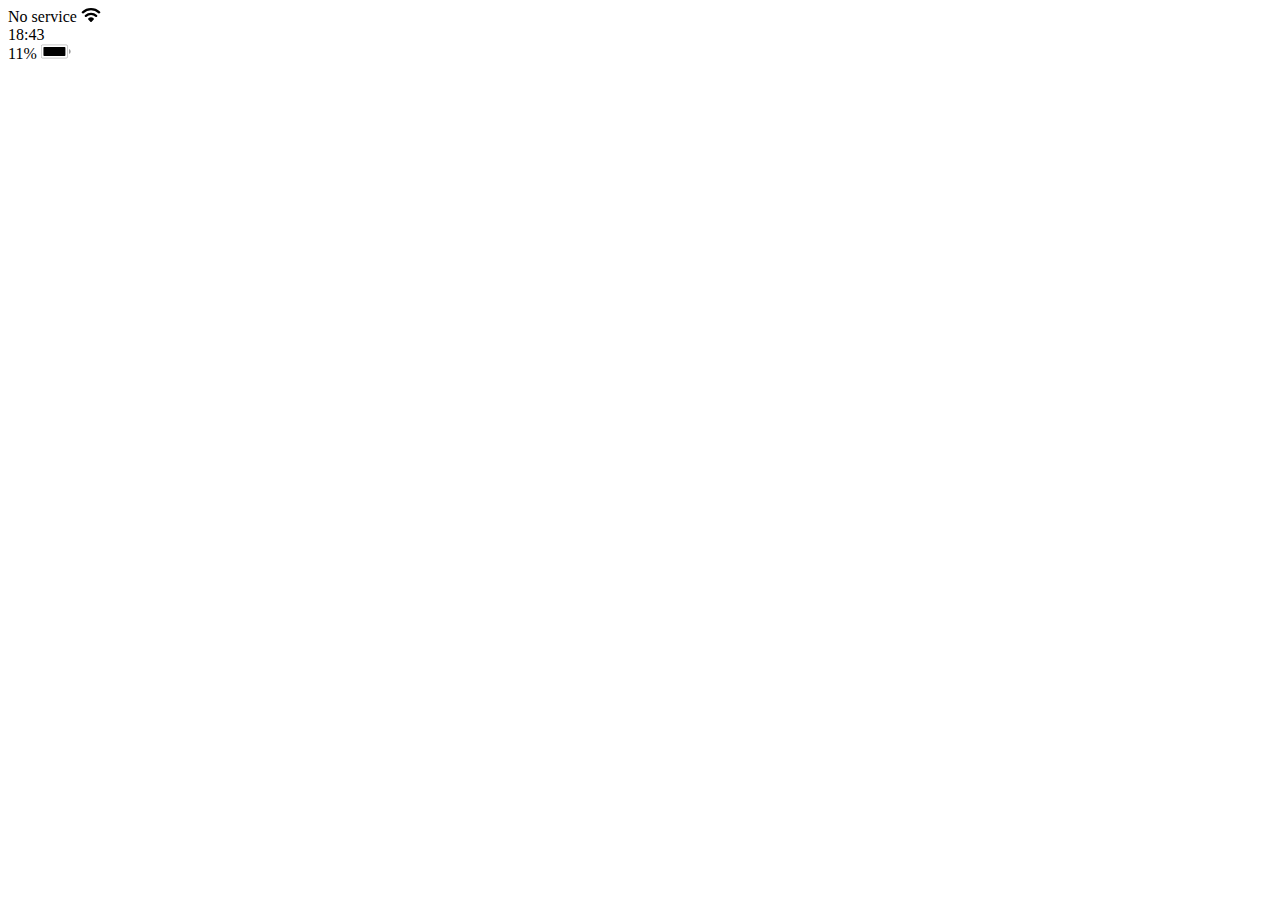
==== index.html @ b8cf464a "svg-in" ====
<!DOCTYPE html>
<html lang="en">
  <head>
    <meta charset="UTF-8" />
    <meta name="viewport" content="width=device-width, initial-scale=1.0" />
    <title>Welcome to Kokoa Talk</title>
  </head>
  <body>
    <div class="status-bar">
      <div class="status-bar__column">
        <span>No service</span>
        <!-- To do Wifi-icon -->
        <svg
          xmlns="http://www.w3.org/2000/svg"
          width="20px"
          height="14px"
          viewBox="0 0 31.83 23.995"
        >
          <path
            fill="#000"
            fill-rule="evenodd"
            d="M425.275-3628.81l-2.788 3.136a1.987 1.987 0 0 1-2.974 0l-2.788-3.136a1.98 1.98 0 0 1 .288-2.922A6.881 6.881 0 0 1 421-3633a6.876 6.876 0 0 1 3.986 1.268 1.98 1.98 0 0 1 .29 2.922m11.136-11.562a2 2 0 0 0-.17-2.822A22.954 22.954 0 0 0 421-3649a22.962 22.962 0 0 0-15.242 5.806 2 2 0 0 0-.168 2.822 2 2 0 0 0 2.822.17A18.969 18.969 0 0 1 421-3645a18.962 18.962 0 0 1 12.588 4.8 1.993 1.993 0 0 0 1.326.5 2 2 0 0 0 1.5-.674m-6.618 6.818a1.986 1.986 0 0 1-1.352-.528A10.963 10.963 0 0 0 421-3637a10.962 10.962 0 0 0-7.44 2.918 2 2 0 0 1-2.826-.118 2 2 0 0 1 .118-2.826A14.956 14.956 0 0 1 421-3641a14.957 14.957 0 0 1 10.15 3.974 2 2 0 0 1 .118 2.826 2 2 0 0 1-1.474.646"
            transform="translate(-405.085 3649)"
          />
        </svg>
      </div>
      <div class="status-bar__column">
        <spna>18:43</spna>
      </div>
      <div class="status-bar__column">
        <span>11%</span>
        <!--Battery icon and lightening icon-->
        <svg
          xmlns="http://www.w3.org/2000/svg"
          width="30"
          height="15"
          viewBox="0 0 49.156 22.667"
        >
          <g fill="none" stroke="#000" stroke-miterlimit="10" opacity="0.35">
            <rect width="44" height="22.667" stroke="none" rx="2.667" />
            <rect width="43" height="21.667" x=".5" y=".5" rx="2.167" />
          </g>
          <path
            stroke="rgba(0,0,0,0)"
            d="M0 0v8a4.34 4.34 0 0 0 2.656-4A4.34 4.34 0 0 0 0 0"
            opacity="0.4"
            transform="translate(46 7.333)"
          />
          <rect
            width="36"
            height="14.667"
            stroke="rgba(0,0,0,0)"
            rx="1.333"
            transform="translate(4 4)"
          />
        </svg>
      </div>
    </div>
  </body>
</html>
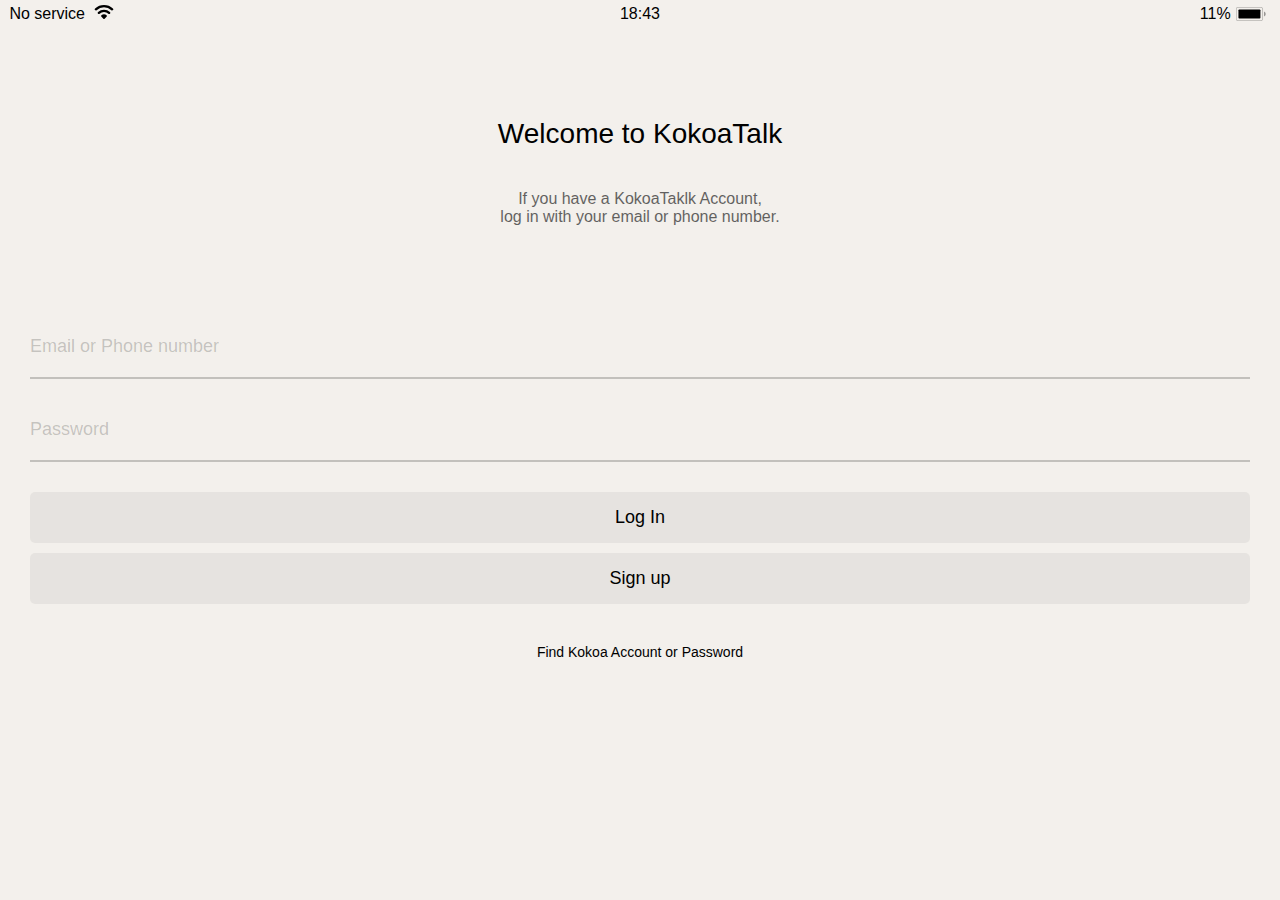
==== commit aba3aaad: "made-first-page" ====
--- a/index.html
+++ b/index.html
@@ -1,6 +1,7 @@
 <!DOCTYPE html>
 <html lang="en">
   <head>
+    <link rel="stylesheet" href="css/styles.css" />
     <meta charset="UTF-8" />
     <meta name="viewport" content="width=device-width, initial-scale=1.0" />
     <title>Welcome to Kokoa Talk</title>
@@ -25,15 +26,16 @@
         </svg>
       </div>
       <div class="status-bar__column">
-        <spna>18:43</spna>
+        <span>18:43</span>
       </div>
       <div class="status-bar__column">
         <span>11%</span>
         <!--Battery icon and lightening icon-->
         <svg
+          class="battery-icon"
           xmlns="http://www.w3.org/2000/svg"
           width="30"
-          height="15"
+          height="14"
           viewBox="0 0 49.156 22.667"
         >
           <g fill="none" stroke="#000" stroke-miterlimit="10" opacity="0.35">
@@ -56,5 +58,19 @@
         </svg>
       </div>
     </div>
+    <header class="Welcome-header">
+      <h1 class="Welcome-header__title">Welcome to KokoaTalk</h1>
+      <p class="Welcome-header__text">
+        If you have a KokoaTaklk Account,<br />log in with your email or phone
+        number.
+      </p>
+    </header>
+    <form id="login-form">
+      <input type="text" placeholder="Email or Phone number" />
+      <input type="password" placeholder="Password" />
+      <input type="submit" value="Log In" />
+      <input type="submit" value="Sign up" />
+      <a href="#">Find Kokoa Account or Password</a>
+    </form>
   </body>
 </html>
--- a/css/styles.css
+++ b/css/styles.css
@@ -0,0 +1,67 @@
+@import "reset.css";
+@import "status-bar.css";
+body {
+  font-family: -apple-system, BlinkMacSystemFont, "Segoe UI", Roboto, Oxygen,
+    Ubuntu, Cantarell, "Open Sans", "Helvetica Neue", sans-serif;
+  background-color: rgb(243, 240, 236);
+}
+.Welcome-header {
+  display: flex;
+  flex-direction: column;
+  align-items: center;
+  margin: 90px 0px;
+  text-align: center;
+}
+.Welcome-header__title {
+  font-weight: 500;
+  margin-bottom: 40px;
+  font-size: 28px;
+}
+.Welcome-header__text {
+  width: 60%;
+  opacity: 0.6;
+}
+#login-form {
+  margin: 0px 30px;
+  display: flex;
+  flex-direction: column;
+}
+
+#login-form input {
+  background-color: rgb(0, 0, 0, 0);
+  border: none;
+  margin-bottom: 20px;
+  padding: 20px 0px;
+  font-size: 18px;
+}
+#login-form input:not([type="submit"]) {
+  border-bottom: 2px solid rgb(0, 0, 0, 0.2);
+  transition: border-color 0.3s ease-in-out;
+}
+#login-form input::placeholder {
+  color: rgb(0, 0, 0, 0.2);
+}
+#login-form input:focus {
+  border-color: rgb(255, 213, 0);
+}
+#login-form input[type="submit"] {
+  background-color: rgba(0, 0, 0, 0.05);
+  cursor: pointer;
+  padding: 15px 0px;
+  border-radius: 5px;
+}
+#login-form input[type="submit"]:active {
+  background-color: rgb(255, 213, 0);
+}
+#login-form :nth-child(3) {
+  margin: 10px 0px;
+}
+#login-form :nth-child(4) {
+  margin: 0px 0px 40px 0px;
+}
+#login-form a {
+  text-align: center;
+  text-decoration: none;
+  color: inherit;
+  font-size: 14px;
+}
